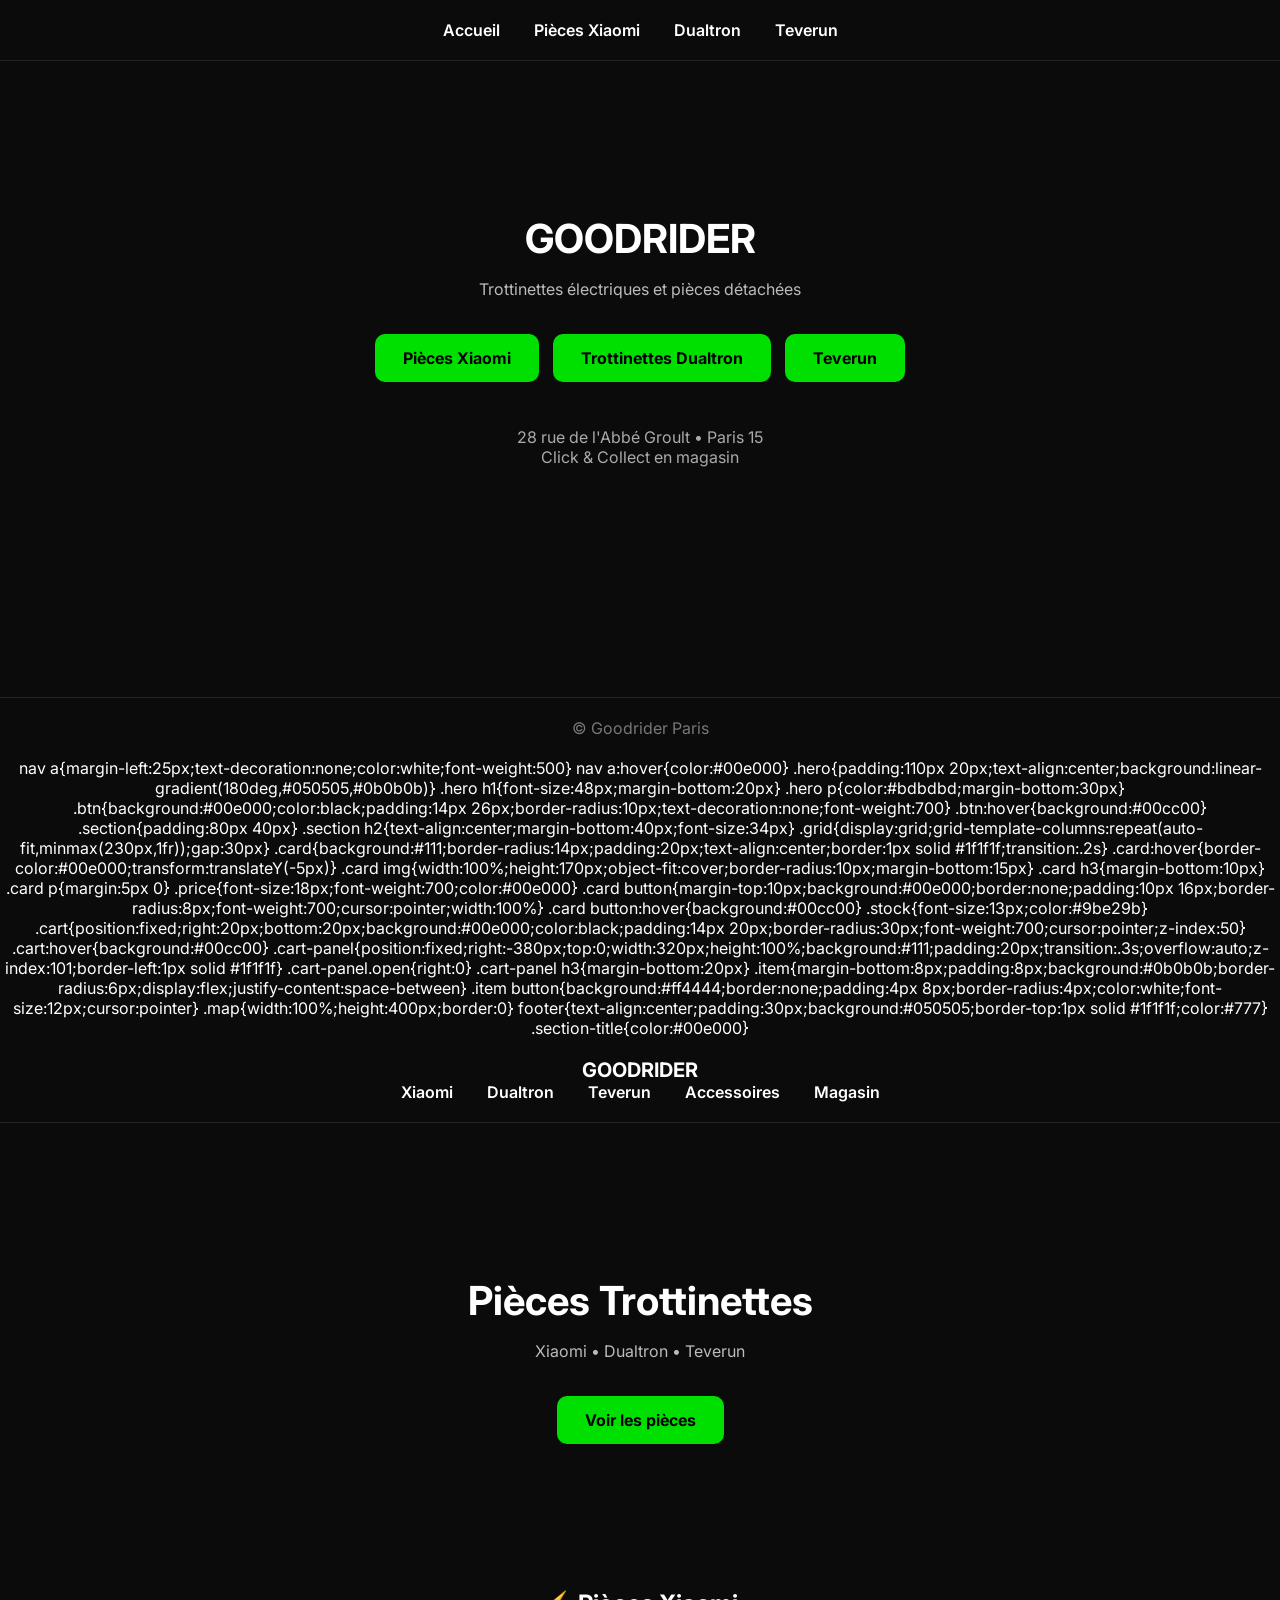
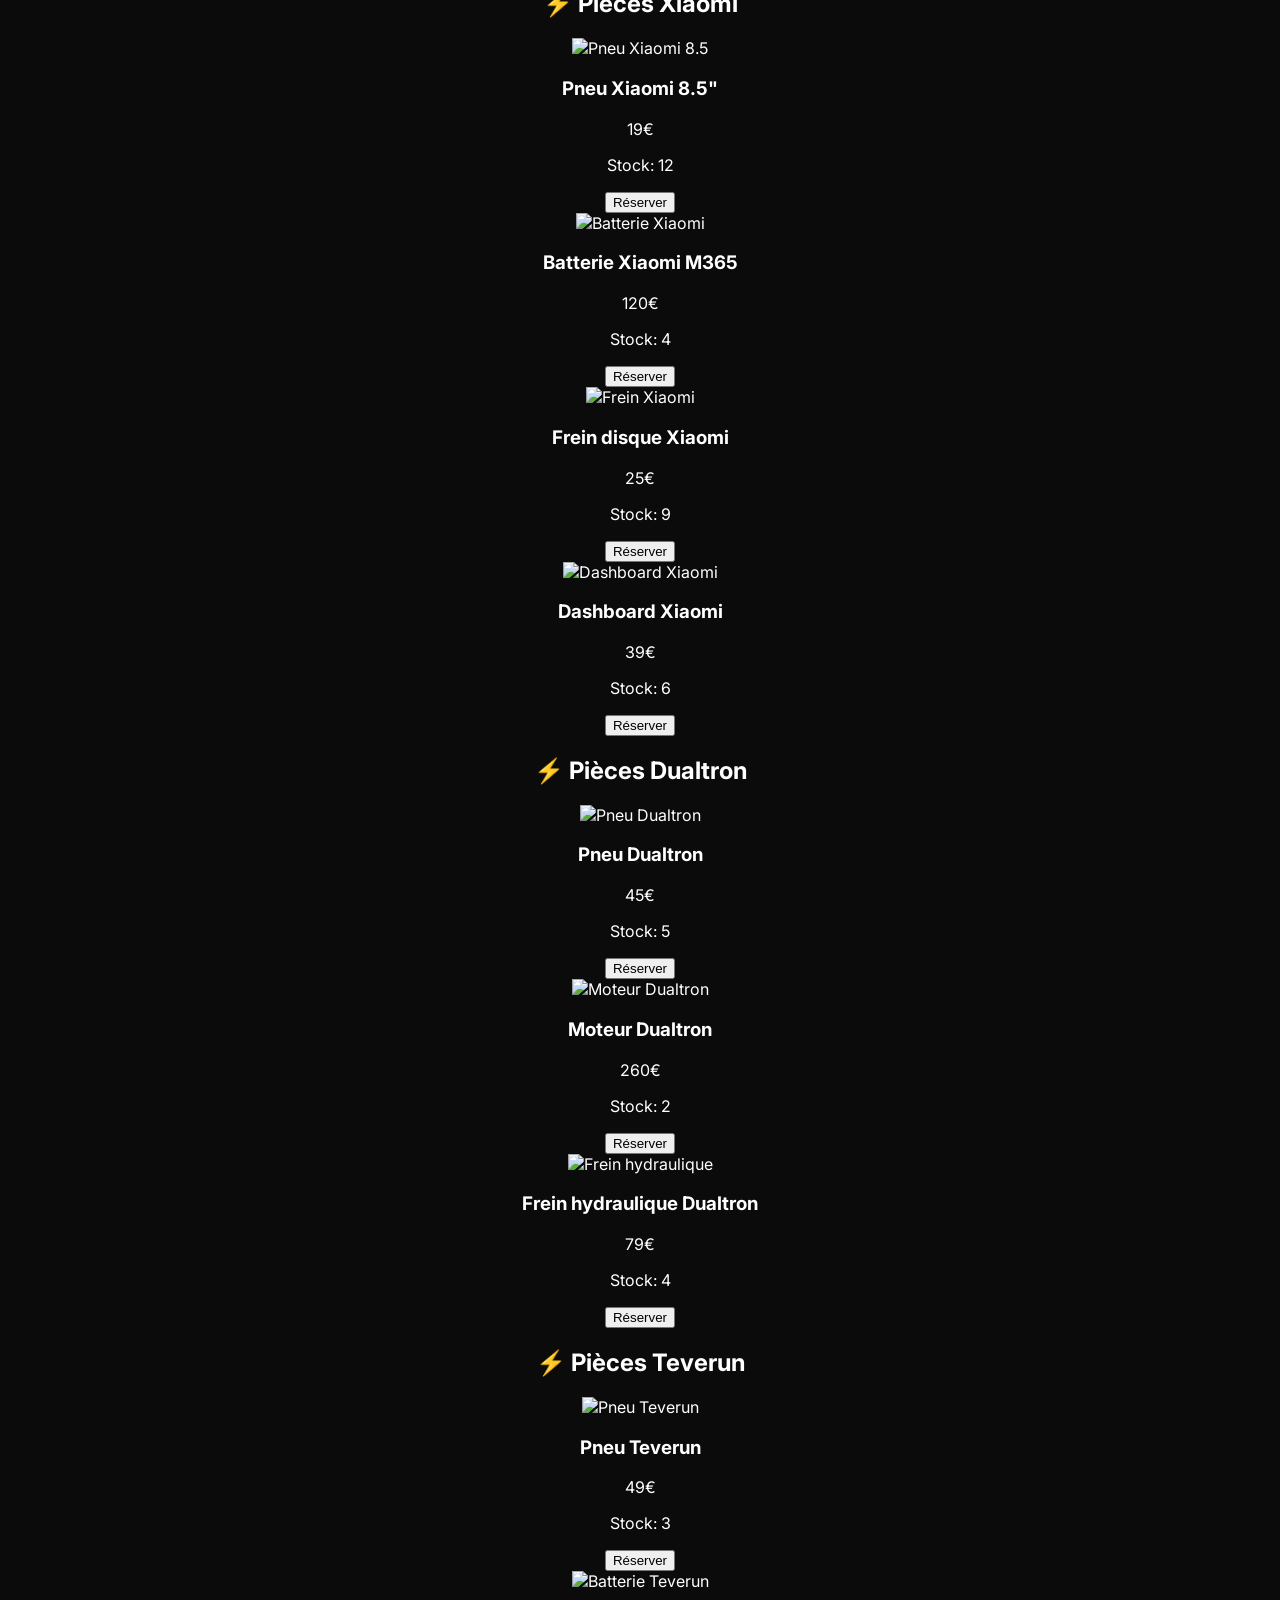
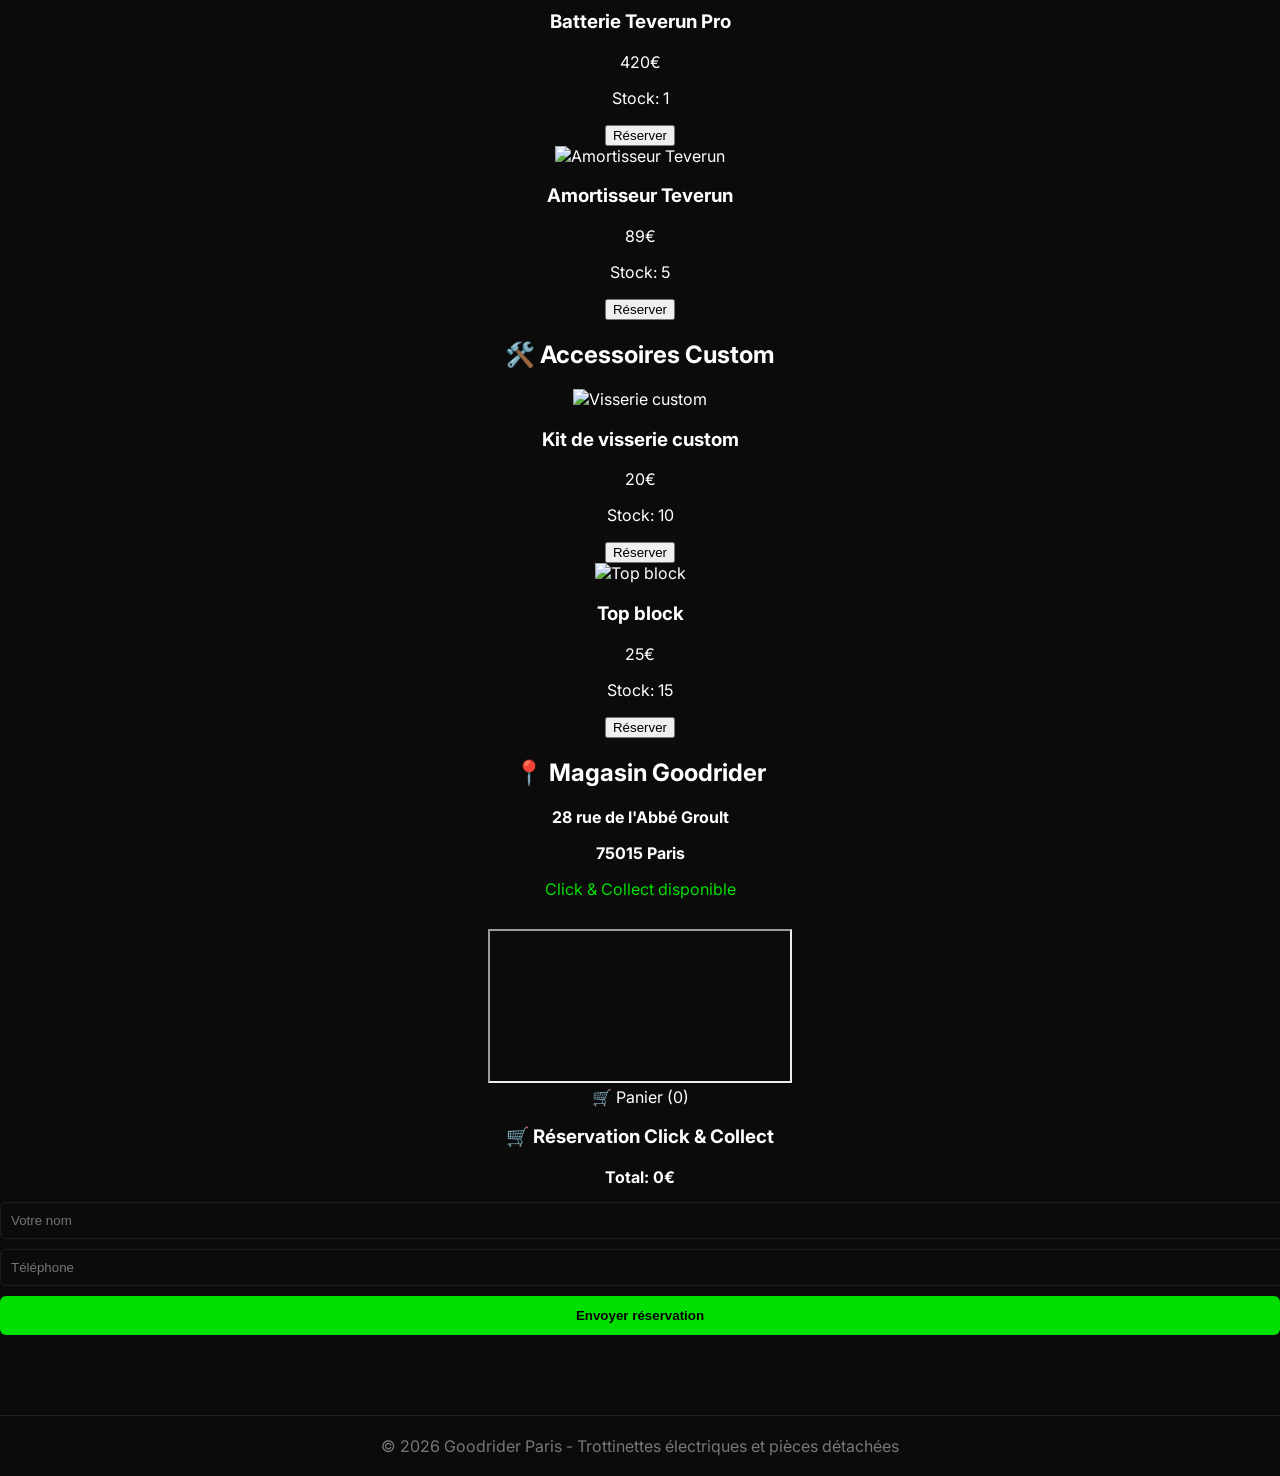
==== index.html @ c954322c "Publish static site via GitHub Pages" ====
<!DOCTYPE html>
<html lang="fr">
<head>
<meta charset="UTF-8">
<meta name="viewport" content="width=device-width, initial-scale=1.0">
<title>Goodrider Paris</title>
<link href="https://fonts.googleapis.com/css2?family=Inter:wght@400;600;700&display=swap" rel="stylesheet">
<style>
body{margin:0;font-family:Inter;background:#0b0b0b;color:white;text-align:center}
header{padding:20px;border-bottom:1px solid #222}
nav a{color:white;margin:0 15px;text-decoration:none;font-weight:600}
nav a:hover{color:#00e000}
.hero{padding:120px 20px}
.hero img{height:80px;margin-bottom:30px}
.hero h1{font-size:40px;margin-bottom:10px}
.hero p{color:#bbb;margin-bottom:30px}
.btn{background:#00e000;color:black;padding:14px 28px;border-radius:10px;text-decoration:none;font-weight:700;margin:5px;display:inline-block}
footer{margin-top:80px;padding:20px;border-top:1px solid #222;color:#777}
</style>
</head>
<body>

<header>
<nav>
<a href="index.html">Accueil</a>
<a href="xiaomi.html">Pièces Xiaomi</a>
<a href="dualtron.html">Dualtron</a>
<a href="teverun.html">Teverun</a>
</nav>
</header>

<section class="hero">
<img src="logo.png" alt="Goodrider" onerror="this.style.display='none'">
<h1>GOODRIDER</h1>
<p>Trottinettes électriques et pièces détachées</p>

<a class="btn" href="xiaomi.html">Pièces Xiaomi</a>
<a class="btn" href="dualtron.html">Trottinettes Dualtron</a>
<a class="btn" href="teverun.html">Teverun</a>

<p style="margin-top:40px;color:#aaa">
28 rue de l'Abbé Groult • Paris 15<br>
Click & Collect en magasin
</p>
</section>

<footer>
© Goodrider Paris
</footer>

</body>
</html>
nav a{margin-left:25px;text-decoration:none;color:white;font-weight:500}
nav a:hover{color:#00e000}
.hero{padding:110px 20px;text-align:center;background:linear-gradient(180deg,#050505,#0b0b0b)}
.hero h1{font-size:48px;margin-bottom:20px}
.hero p{color:#bdbdbd;margin-bottom:30px}
.btn{background:#00e000;color:black;padding:14px 26px;border-radius:10px;text-decoration:none;font-weight:700}
.btn:hover{background:#00cc00}
.section{padding:80px 40px}
.section h2{text-align:center;margin-bottom:40px;font-size:34px}
.grid{display:grid;grid-template-columns:repeat(auto-fit,minmax(230px,1fr));gap:30px}
.card{background:#111;border-radius:14px;padding:20px;text-align:center;border:1px solid #1f1f1f;transition:.2s}
.card:hover{border-color:#00e000;transform:translateY(-5px)}
.card img{width:100%;height:170px;object-fit:cover;border-radius:10px;margin-bottom:15px}
.card h3{margin-bottom:10px}
.card p{margin:5px 0}
.price{font-size:18px;font-weight:700;color:#00e000}
.card button{margin-top:10px;background:#00e000;border:none;padding:10px 16px;border-radius:8px;font-weight:700;cursor:pointer;width:100%}
.card button:hover{background:#00cc00}
.stock{font-size:13px;color:#9be29b}
.cart{position:fixed;right:20px;bottom:20px;background:#00e000;color:black;padding:14px 20px;border-radius:30px;font-weight:700;cursor:pointer;z-index:50}
.cart:hover{background:#00cc00}
.cart-panel{position:fixed;right:-380px;top:0;width:320px;height:100%;background:#111;padding:20px;transition:.3s;overflow:auto;z-index:101;border-left:1px solid #1f1f1f}
.cart-panel.open{right:0}
.cart-panel h3{margin-bottom:20px}
.item{margin-bottom:8px;padding:8px;background:#0b0b0b;border-radius:6px;display:flex;justify-content:space-between}
.item button{background:#ff4444;border:none;padding:4px 8px;border-radius:4px;color:white;font-size:12px;cursor:pointer}
.map{width:100%;height:400px;border:0}
footer{text-align:center;padding:30px;background:#050505;border-top:1px solid #1f1f1f;color:#777}
.section-title{color:#00e000}
</style>
</head>
<body>

<header>
<img src="logo.png" style="height:45px" onerror="this.style.display='none'">
<div style="font-weight:700;font-size:20px">GOODRIDER</div>
<nav>
<a href="#xiaomi">Xiaomi</a>
<a href="#dualtron">Dualtron</a>
<a href="#teverun">Teverun</a>
<a href="#accessoires">Accessoires</a>
<a href="#magasin">Magasin</a>
</nav>
</header>

<section class="hero">
<h1>Pièces Trottinettes</h1>
<p>Xiaomi • Dualtron • Teverun</p>
<a class="btn" href="#xiaomi">Voir les pièces</a>
</section>

<!-- XIAOMI -->
<section id="xiaomi" class="section">
<h2><span class="section-title">⚡ Pièces Xiaomi</span></h2>
<div class="grid">

<div class="card">
<img src="https://images.unsplash.com/photo-1610647752706-3bb12232b3ab?w=300&h=170&fit=crop" alt="Pneu Xiaomi 8.5">
<h3>Pneu Xiaomi 8.5"</h3>
<p class="price">19€</p>
<p class="stock">Stock: 12</p>
<button onclick="addCart('Pneu Xiaomi 8.5', 19)">Réserver</button>
</div>

<div class="card">
<img src="https://images.unsplash.com/photo-1558618666-fcd25c85cd64?w=300&h=170&fit=crop" alt="Batterie Xiaomi">
<h3>Batterie Xiaomi M365</h3>
<p class="price">120€</p>
<p class="stock">Stock: 4</p>
<button onclick="addCart('Batterie Xiaomi M365', 120)">Réserver</button>
</div>

<div class="card">
<img src="https://images.unsplash.com/photo-1592853625601-bb9d23da12fc?w=300&h=170&fit=crop" alt="Frein Xiaomi">
<h3>Frein disque Xiaomi</h3>
<p class="price">25€</p>
<p class="stock">Stock: 9</p>
<button onclick="addCart('Frein Xiaomi', 25)">Réserver</button>
</div>

<div class="card">
<img src="https://images.unsplash.com/photo-1571607388263-1044f9ea01dd?w=300&h=170&fit=crop" alt="Dashboard Xiaomi">
<h3>Dashboard Xiaomi</h3>
<p class="price">39€</p>
<p class="stock">Stock: 6</p>
<button onclick="addCart('Dashboard Xiaomi', 39)">Réserver</button>
</div>

</div>
</section>

<!-- DUALTRON -->
<section id="dualtron" class="section">
<h2><span class="section-title">⚡ Pièces Dualtron</span></h2>
<div class="grid">

<div class="card">
<img src="https://images.unsplash.com/photo-1621955964441-c173e01c135b?w=300&h=170&fit=crop" alt="Pneu Dualtron">
<h3>Pneu Dualtron</h3>
<p class="price">45€</p>
<p class="stock">Stock: 5</p>
<button onclick="addCart('Pneu Dualtron', 45)">Réserver</button>
</div>

<div class="card">
<img src="https://images.unsplash.com/photo-1605559424843-9e4c228bf1c2?w=300&h=170&fit=crop" alt="Moteur Dualtron">
<h3>Moteur Dualtron</h3>
<p class="price">260€</p>
<p class="stock">Stock: 2</p>
<button onclick="addCart('Moteur Dualtron', 260)">Réserver</button>
</div>

<div class="card">
<img src="https://images.unsplash.com/photo-1581091870627-3c0f9f94c39d?w=300&h=170&fit=crop" alt="Frein hydraulique">
<h3>Frein hydraulique Dualtron</h3>
<p class="price">79€</p>
<p class="stock">Stock: 4</p>
<button onclick="addCart('Frein Dualtron', 79)">Réserver</button>
</div>

</div>
</section>

<!-- TEVERUN -->
<section id="teverun" class="section">
<h2><span class="section-title">⚡ Pièces Teverun</span></h2>
<div class="grid">

<div class="card">
<img src="https://images.unsplash.com/photo-1595433707802-6b2626ef1c91?w=300&h=170&fit=crop" alt="Pneu Teverun">
<h3>Pneu Teverun</h3>
<p class="price">49€</p>
<p class="stock">Stock: 3</p>
<button onclick="addCart('Pneu Teverun', 49)">Réserver</button>
</div>

<div class="card">
<img src="https://images.unsplash.com/photo-1609592806596-b43c48b3a1e3?w=300&h=170&fit=crop" alt="Batterie Teverun">
<h3>Batterie Teverun Pro</h3>
<p class="price">420€</p>
<p class="stock">Stock: 1</p>
<button onclick="addCart('Batterie Teverun', 420)">Réserver</button>
</div>

<div class="card">
<img src="https://images.unsplash.com/photo-1517949908110-721d21c0af40?w=300&h=170&fit=crop" alt="Amortisseur Teverun">
<h3>Amortisseur Teverun</h3>
<p class="price">89€</p>
<p class="stock">Stock: 5</p>
<button onclick="addCart('Amortisseur Teverun', 89)">Réserver</button>
</div>

</div>
</section>

<section id="accessoires" class="section">
<h2><span class="section-title">🛠️ Accessoires Custom</span></h2>
<div class="grid">

<div class="card">
<img src="https://images.unsplash.com/photo-1581092759402-362c105e5b6f?w=300&h=170&fit=crop" alt="Visserie custom">
<h3>Kit de visserie custom</h3>
<p class="price">20€</p>
<p class="stock">Stock: 10</p>
<button onclick="addCart('Kit de visserie custom', 20)">Réserver</button>
</div>

<div class="card">
<img src="https://images.unsplash.com/photo-1502877338535-766e1452684a?w=300&h=170&fit=crop" alt="Top block">
<h3>Top block</h3>
<p class="price">25€</p>
<p class="stock">Stock: 15</p>
<button onclick="addCart('Top block', 25)">Réserver</button>
</div>

</div>
</section>

<section id="magasin" class="section">
<h2>📍 Magasin Goodrider</h2>
<div style="text-align:center;margin-bottom:30px">
<p><strong>28 rue de l'Abbé Groult</strong></p>
<p><strong>75015 Paris</strong></p>
<p style="color:#00e000;margin-top:15px">Click & Collect disponible</p>
</div>

<iframe class="map" src="https://maps.google.com/maps?q=28%20rue%20de%20l'abb%C3%A9%20groult%20paris&t=&z=15&ie=UTF8&iwloc=&output=embed"></iframe>
</section>

<div class="cart" onclick="toggleCart()">🛒 Panier (<span id="cartCount">0</span>)</div>

<div class="cart-panel" id="cart">
<h3>🛒 Réservation Click & Collect</h3>
<div id="cartItems"></div>
<p id="total" style="margin:15px 0;font-weight:700;font-size:16px">Total: 0€</p>
<input id="nom" placeholder="Votre nom" style="width:100%;padding:10px;margin-bottom:10px;border:1px solid #1f1f1f;border-radius:6px;background:#0b0b0b;color:white">
<input id="tel" placeholder="Téléphone" style="width:100%;padding:10px;margin-bottom:10px;border:1px solid #1f1f1f;border-radius:6px;background:#0b0b0b;color:white">
<button onclick="envoyerReservation()" style="width:100%;padding:12px;background:#00e000;border:none;font-weight:700;border-radius:6px;cursor:pointer">Envoyer réservation</button>
</div>

<footer>
© 2026 Goodrider Paris - Trottinettes électriques et pièces détachées
</footer>

<script>
let cart = []

function addCart(name, price) {
  cart.push({name, price})
  renderCart()
}

function removeFromCart(index) {
  cart.splice(index, 1)
  renderCart()
}

function renderCart() {
  let html = ""
  let total = 0
  cart.forEach((item, index) => {
    total += item.price
    html += `<div class='item'><span>${item.name} (${item.price}€)</span><button onclick="removeFromCart(${index})">✕</button></div>`
  })
  document.getElementById('cartItems').innerHTML = html || '<p style="color:#999">Panier vide</p>'
  document.getElementById('total').innerText = `Total: ${total}€`
  document.getElementById('cartCount').innerText = cart.length
}

function toggleCart() {
  document.getElementById('cart').classList.toggle('open')
}

function envoyerReservation() {
  const nom = document.getElementById('nom').value
  const tel = document.getElementById('tel').value
  
  if (!nom || !tel) {
    alert('Veuillez remplir tous les champs')
    return
  }
  
  if (cart.length === 0) {
    alert('Votre panier est vide')
    return
  }
  
  let commande = `Commande de ${nom}\nTéléphone: ${tel}\n\nArticles:\n`
  let total = 0
  cart.forEach(item => {
    commande += `- ${item.name}: ${item.price}€\n`
    total += item.price
  })
  commande += `\nTotal: ${total}€`
  
  console.log(commande)
  alert('✅ Réservation confirmée!\n\n' + commande + '\n\nVenez chercher votre commande au magasin.')
  cart = []
  renderCart()
  toggleCart()
}
</script>

</body>
</html>
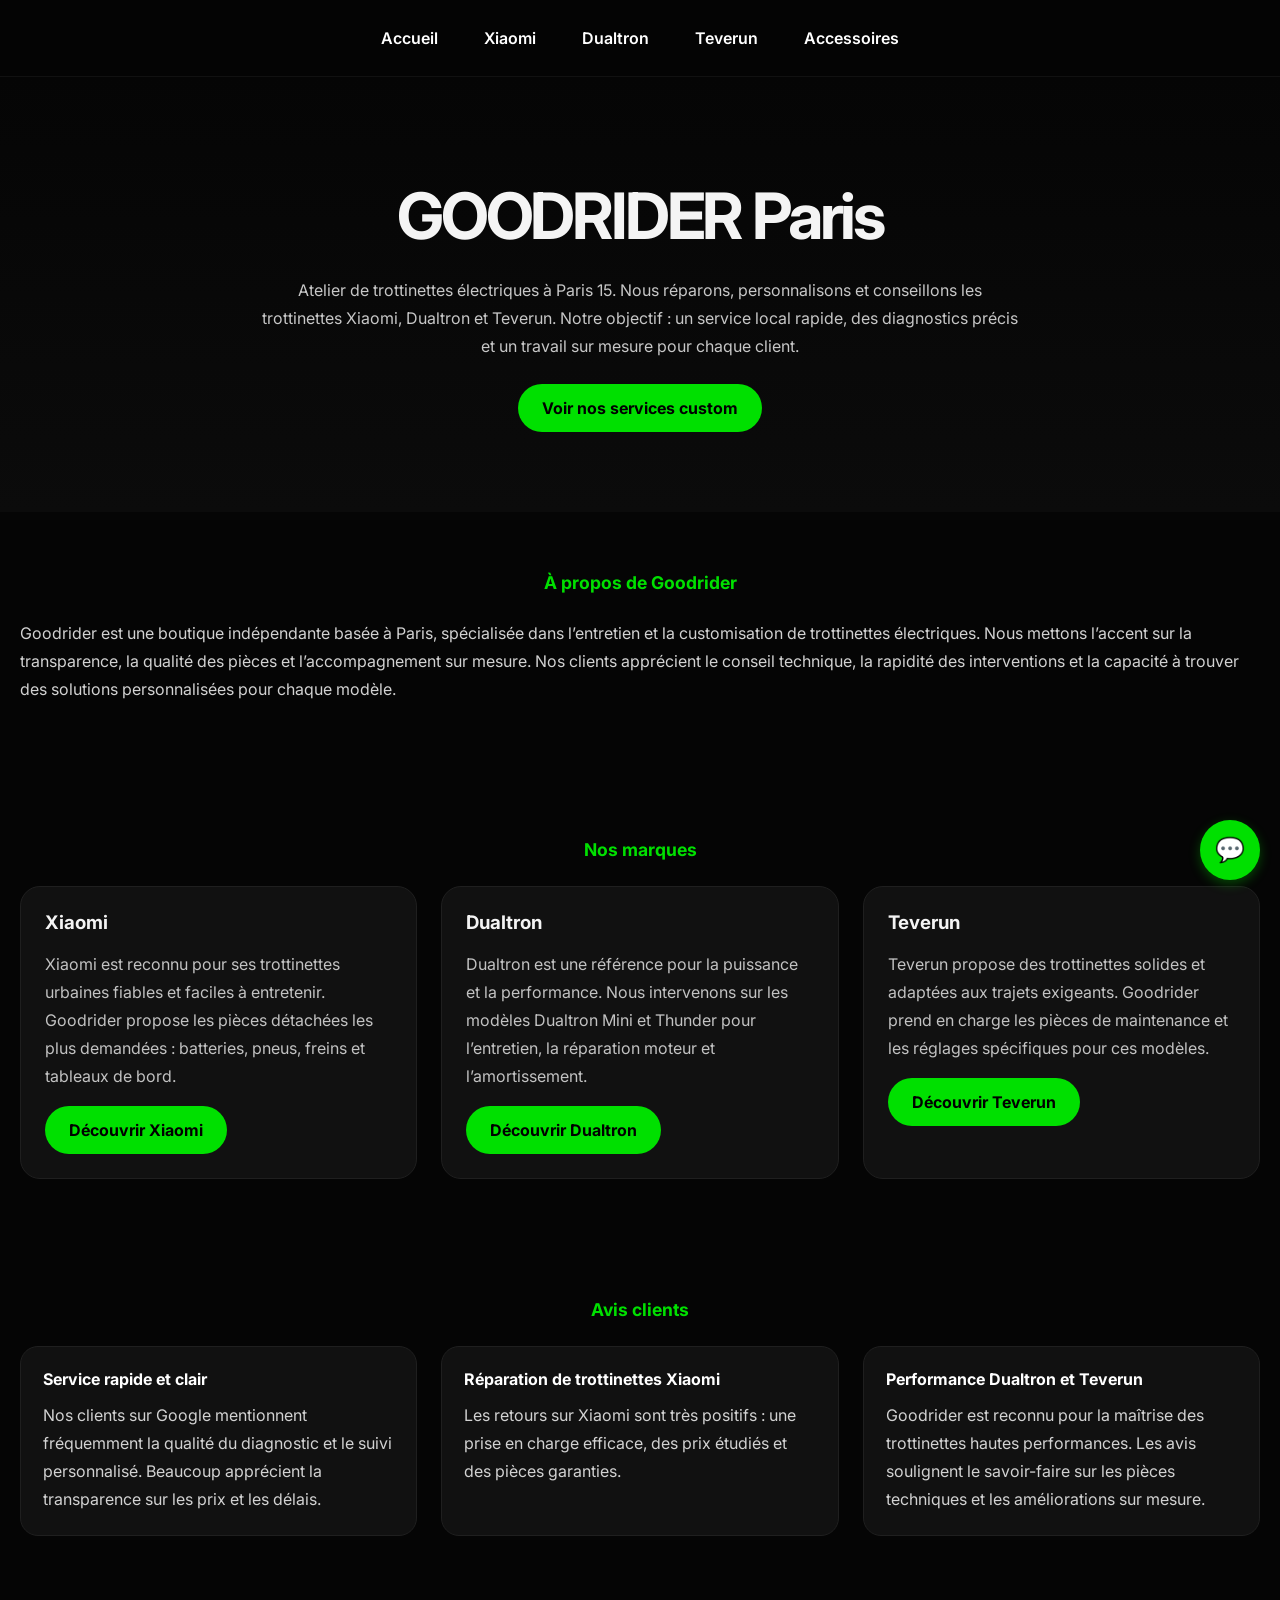
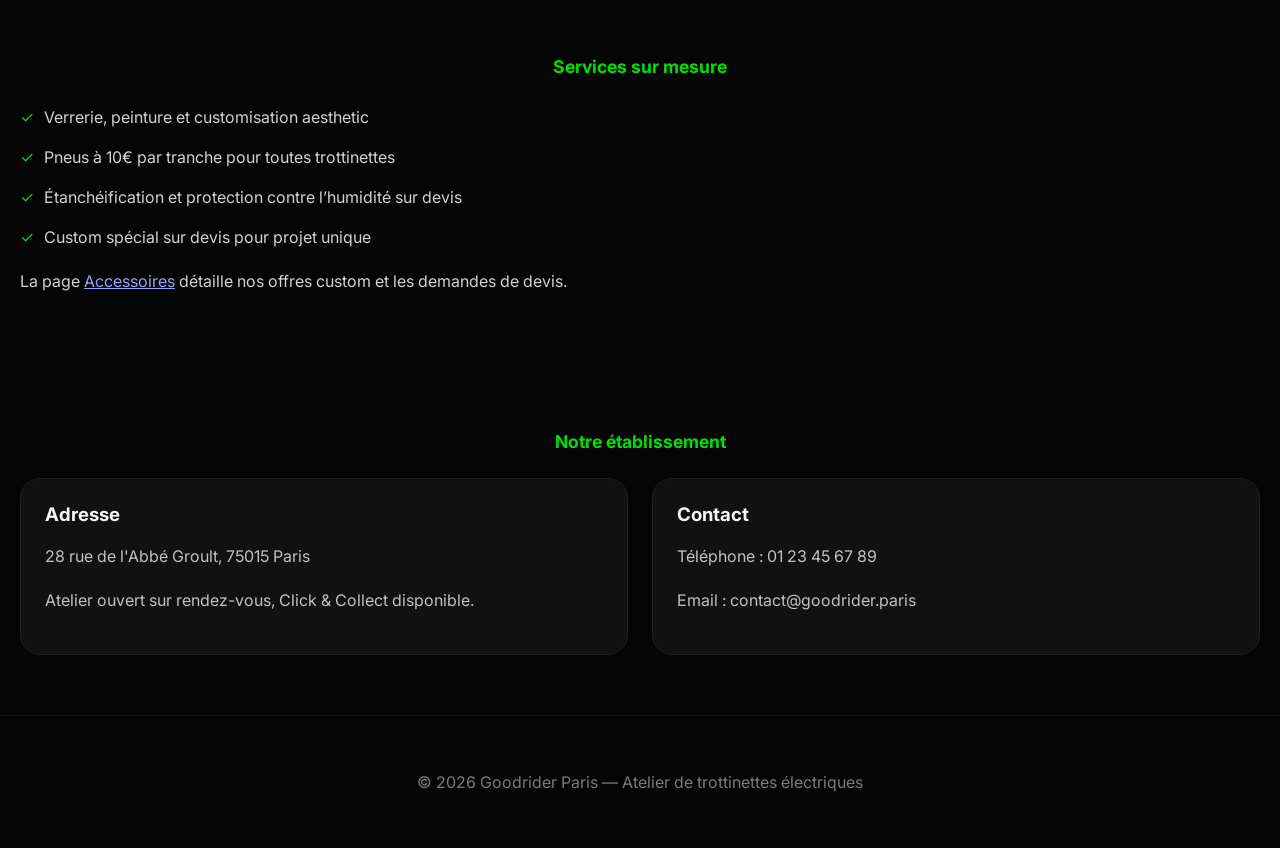
==== commit 3d66a0c2: "Add chat bot widget to all pages" ====
--- a/index.html
+++ b/index.html
@@ -4,314 +4,175 @@
 <meta charset="UTF-8">
 <meta name="viewport" content="width=device-width, initial-scale=1.0">
 <title>Goodrider Paris</title>
+<link rel="stylesheet" href="styles.css">
 <link href="https://fonts.googleapis.com/css2?family=Inter:wght@400;600;700&display=swap" rel="stylesheet">
-<style>
-body{margin:0;font-family:Inter;background:#0b0b0b;color:white;text-align:center}
-header{padding:20px;border-bottom:1px solid #222}
-nav a{color:white;margin:0 15px;text-decoration:none;font-weight:600}
-nav a:hover{color:#00e000}
-.hero{padding:120px 20px}
-.hero img{height:80px;margin-bottom:30px}
-.hero h1{font-size:40px;margin-bottom:10px}
-.hero p{color:#bbb;margin-bottom:30px}
-.btn{background:#00e000;color:black;padding:14px 28px;border-radius:10px;text-decoration:none;font-weight:700;margin:5px;display:inline-block}
-footer{margin-top:80px;padding:20px;border-top:1px solid #222;color:#777}
-</style>
 </head>
 <body>
-
 <header>
 <nav>
 <a href="index.html">Accueil</a>
-<a href="xiaomi.html">Pièces Xiaomi</a>
+<a href="xiaomi.html">Xiaomi</a>
 <a href="dualtron.html">Dualtron</a>
 <a href="teverun.html">Teverun</a>
+<a href="custom.html">Accessoires</a>
 </nav>
 </header>
+<section class="hero">
+<h1>GOODRIDER Paris</h1>
+<p>Atelier de trottinettes électriques à Paris 15. Nous réparons, personnalisons et conseillons les trottinettes Xiaomi, Dualtron et Teverun. Notre objectif : un service local rapide, des diagnostics précis et un travail sur mesure pour chaque client.</p>
+<div class="button-row">
+<a class="btn" href="custom.html">Voir nos services custom</a>
+</div>
+</section>
+<section class="section">
+<div class="section-header"><span class="section-title">À propos de Goodrider</span></div>
+<p>Goodrider est une boutique indépendante basée à Paris, spécialisée dans l’entretien et la customisation de trottinettes électriques. Nous mettons l’accent sur la transparence, la qualité des pièces et l’accompagnement sur mesure. Nos clients apprécient le conseil technique, la rapidité des interventions et la capacité à trouver des solutions personnalisées pour chaque modèle.</p>
+</section>
+<section class="section">
+<div class="section-header"><span class="section-title">Nos marques</span></div>
+<div class="grid">
+<div class="card">
+<h3>Xiaomi</h3>
+<p>Xiaomi est reconnu pour ses trottinettes urbaines fiables et faciles à entretenir. Goodrider propose les pièces détachées les plus demandées : batteries, pneus, freins et tableaux de bord.</p>
+<a class="btn" href="xiaomi.html">Découvrir Xiaomi</a>
+</div>
+<div class="card">
+<h3>Dualtron</h3>
+<p>Dualtron est une référence pour la puissance et la performance. Nous intervenons sur les modèles Dualtron Mini et Thunder pour l’entretien, la réparation moteur et l’amortissement.</p>
+<a class="btn" href="dualtron.html">Découvrir Dualtron</a>
+</div>
+<div class="card">
+<h3>Teverun</h3>
+<p>Teverun propose des trottinettes solides et adaptées aux trajets exigeants. Goodrider prend en charge les pièces de maintenance et les réglages spécifiques pour ces modèles.</p>
+<a class="btn" href="teverun.html">Découvrir Teverun</a>
+</div>
+</div>
+</section>
+<section class="section">
+<div class="section-header"><span class="section-title">Avis clients</span></div>
+<div class="grid">
+<div class="review-card">
+<strong>Service rapide et clair</strong>
+<p>Nos clients sur Google mentionnent fréquemment la qualité du diagnostic et le suivi personnalisé. Beaucoup apprécient la transparence sur les prix et les délais.</p>
+</div>
+<div class="review-card">
+<strong>Réparation de trottinettes Xiaomi</strong>
+<p>Les retours sur Xiaomi sont très positifs : une prise en charge efficace, des prix étudiés et des pièces garanties.</p>
+</div>
+<div class="review-card">
+<strong>Performance Dualtron et Teverun</strong>
+<p>Goodrider est reconnu pour la maîtrise des trottinettes hautes performances. Les avis soulignent le savoir-faire sur les pièces techniques et les améliorations sur mesure.</p>
+</div>
+</div>
+</section>
+<section class="section">
+<div class="section-header"><span class="section-title">Services sur mesure</span></div>
+<ul class="list-highlight">
+<li>Verrerie, peinture et customisation aesthetic</li>
+<li>Pneus à 10€ par tranche pour toutes trottinettes</li>
+<li>Étanchéification et protection contre l’humidité sur devis</li>
+<li>Custom spécial sur devis pour projet unique</li>
+</ul>
+<p>La page <a href="custom.html">Accessoires</a> détaille nos offres custom et les demandes de devis.</p>
+</section>
+<section class="section">
+<div class="section-header"><span class="section-title">Notre établissement</span></div>
+<div class="grid">
+<div class="card">
+<h3>Adresse</h3>
+<p>28 rue de l'Abbé Groult, 75015 Paris</p>
+<p>Atelier ouvert sur rendez-vous, Click & Collect disponible.</p>
+</div>
+<div class="card">
+<h3>Contact</h3>
+<p>Téléphone : 01 23 45 67 89</p>
+<p>Email : contact@goodrider.paris</p>
+</div>
+</div>
+</section>
+<footer>
+<p>© 2026 Goodrider Paris — Atelier de trottinettes électriques</p>
+</footer>
 
-<section class="hero">
-<img src="logo.png" alt="Goodrider" onerror="this.style.display='none'">
-<h1>GOODRIDER</h1>
-<p>Trottinettes électriques et pièces détachées</p>
+<!-- Chat Bot Widget -->
+<div class="chat-widget">
+  <button class="chat-button" onclick="toggleChat()">💬</button>
+  <div class="chat-window" id="chatWindow">
+    <div class="chat-header">Goodrider Assistant</div>
+    <div class="chat-messages" id="chatMessages">
+      <div class="chat-message bot">Bonjour ! Je suis l'assistant de Goodrider. Comment puis-je vous aider ?</div>
+    </div>
+    <div class="chat-input">
+      <input type="text" id="chatInput" placeholder="Tapez votre message..." onkeypress="handleKeyPress(event)">
+      <button onclick="sendMessage()">Envoyer</button>
+    </div>
+  </div>
+</div>
 
-<a class="btn" href="xiaomi.html">Pièces Xiaomi</a>
-<a class="btn" href="dualtron.html">Trottinettes Dualtron</a>
-<a class="btn" href="teverun.html">Teverun</a>
+<script>
+function toggleChat() {
+  const chatWindow = document.getElementById('chatWindow');
+  chatWindow.style.display = chatWindow.style.display === 'flex' ? 'none' : 'flex';
+}
 
-<p style="margin-top:40px;color:#aaa">
-28 rue de l'Abbé Groult • Paris 15<br>
-Click & Collect en magasin
-</p>
-</section>
+function sendMessage() {
+  const input = document.getElementById('chatInput');
+  const message = input.value.trim();
+  if (!message) return;
 
-<footer>
-© Goodrider Paris
-</footer>
+  addMessage(message, 'user');
+  input.value = '';
+
+  // Simple bot responses
+  setTimeout(() => {
+    const response = getBotResponse(message);
+    addMessage(response, 'bot');
+  }, 500);
+}
+
+function handleKeyPress(event) {
+  if (event.key === 'Enter') {
+    sendMessage();
+  }
+}
+
+function addMessage(text, sender) {
+  const messages = document.getElementById('chatMessages');
+  const messageDiv = document.createElement('div');
+  messageDiv.className = `chat-message ${sender}`;
+  messageDiv.textContent = text;
+  messages.appendChild(messageDiv);
+  messages.scrollTop = messages.scrollHeight;
+}
+
+function getBotResponse(message) {
+  const lowerMessage = message.toLowerCase();
+  
+  if (lowerMessage.includes('prix') || lowerMessage.includes('coût')) {
+    return 'Nos prix sont transparents. Consultez nos pages de marques ou contactez-nous pour un devis personnalisé.';
+  }
+  if (lowerMessage.includes('réparation') || lowerMessage.includes('entretien')) {
+    return 'Nous proposons réparation et entretien pour Xiaomi, Dualtron et Teverun. Prenez rendez-vous !';
+  }
+  if (lowerMessage.includes('pièces') || lowerMessage.includes('accessoires')) {
+    return 'Découvrez nos pièces et accessoires sur la page dédiée. Nous avons visserie, pneus et custom sur devis.';
+  }
+  if (lowerMessage.includes('contact') || lowerMessage.includes('adresse')) {
+    return 'Nous sommes au 28 rue de l\'Abbé Groult, 75015 Paris. Téléphone : 01 23 45 67 89';
+  }
+  if (lowerMessage.includes('avis') || lowerMessage.includes('commentaires')) {
+    return 'Nos clients apprécient notre service rapide et nos diagnostics précis. Lisez les avis sur Google !';
+  }
+  return 'Merci pour votre message. Pour plus d\'infos, visitez nos pages ou contactez-nous directement.';
+}
+
+// Initialize chat window as flex when shown
+document.addEventListener('DOMContentLoaded', () => {
+  const chatWindow = document.getElementById('chatWindow');
+  chatWindow.style.display = 'none'; // Ensure hidden initially
+  chatWindow.style.flexDirection = 'column';
+});
+</script>
 
 </body>
 </html>
-nav a{margin-left:25px;text-decoration:none;color:white;font-weight:500}
-nav a:hover{color:#00e000}
-.hero{padding:110px 20px;text-align:center;background:linear-gradient(180deg,#050505,#0b0b0b)}
-.hero h1{font-size:48px;margin-bottom:20px}
-.hero p{color:#bdbdbd;margin-bottom:30px}
-.btn{background:#00e000;color:black;padding:14px 26px;border-radius:10px;text-decoration:none;font-weight:700}
-.btn:hover{background:#00cc00}
-.section{padding:80px 40px}
-.section h2{text-align:center;margin-bottom:40px;font-size:34px}
-.grid{display:grid;grid-template-columns:repeat(auto-fit,minmax(230px,1fr));gap:30px}
-.card{background:#111;border-radius:14px;padding:20px;text-align:center;border:1px solid #1f1f1f;transition:.2s}
-.card:hover{border-color:#00e000;transform:translateY(-5px)}
-.card img{width:100%;height:170px;object-fit:cover;border-radius:10px;margin-bottom:15px}
-.card h3{margin-bottom:10px}
-.card p{margin:5px 0}
-.price{font-size:18px;font-weight:700;color:#00e000}
-.card button{margin-top:10px;background:#00e000;border:none;padding:10px 16px;border-radius:8px;font-weight:700;cursor:pointer;width:100%}
-.card button:hover{background:#00cc00}
-.stock{font-size:13px;color:#9be29b}
-.cart{position:fixed;right:20px;bottom:20px;background:#00e000;color:black;padding:14px 20px;border-radius:30px;font-weight:700;cursor:pointer;z-index:50}
-.cart:hover{background:#00cc00}
-.cart-panel{position:fixed;right:-380px;top:0;width:320px;height:100%;background:#111;padding:20px;transition:.3s;overflow:auto;z-index:101;border-left:1px solid #1f1f1f}
-.cart-panel.open{right:0}
-.cart-panel h3{margin-bottom:20px}
-.item{margin-bottom:8px;padding:8px;background:#0b0b0b;border-radius:6px;display:flex;justify-content:space-between}
-.item button{background:#ff4444;border:none;padding:4px 8px;border-radius:4px;color:white;font-size:12px;cursor:pointer}
-.map{width:100%;height:400px;border:0}
-footer{text-align:center;padding:30px;background:#050505;border-top:1px solid #1f1f1f;color:#777}
-.section-title{color:#00e000}
-</style>
-</head>
-<body>
-
-<header>
-<img src="logo.png" style="height:45px" onerror="this.style.display='none'">
-<div style="font-weight:700;font-size:20px">GOODRIDER</div>
-<nav>
-<a href="#xiaomi">Xiaomi</a>
-<a href="#dualtron">Dualtron</a>
-<a href="#teverun">Teverun</a>
-<a href="#accessoires">Accessoires</a>
-<a href="#magasin">Magasin</a>
-</nav>
-</header>
-
-<section class="hero">
-<h1>Pièces Trottinettes</h1>
-<p>Xiaomi • Dualtron • Teverun</p>
-<a class="btn" href="#xiaomi">Voir les pièces</a>
-</section>
-
-<!-- XIAOMI -->
-<section id="xiaomi" class="section">
-<h2><span class="section-title">⚡ Pièces Xiaomi</span></h2>
-<div class="grid">
-
-<div class="card">
-<img src="https://images.unsplash.com/photo-1610647752706-3bb12232b3ab?w=300&h=170&fit=crop" alt="Pneu Xiaomi 8.5">
-<h3>Pneu Xiaomi 8.5"</h3>
-<p class="price">19€</p>
-<p class="stock">Stock: 12</p>
-<button onclick="addCart('Pneu Xiaomi 8.5', 19)">Réserver</button>
-</div>
-
-<div class="card">
-<img src="https://images.unsplash.com/photo-1558618666-fcd25c85cd64?w=300&h=170&fit=crop" alt="Batterie Xiaomi">
-<h3>Batterie Xiaomi M365</h3>
-<p class="price">120€</p>
-<p class="stock">Stock: 4</p>
-<button onclick="addCart('Batterie Xiaomi M365', 120)">Réserver</button>
-</div>
-
-<div class="card">
-<img src="https://images.unsplash.com/photo-1592853625601-bb9d23da12fc?w=300&h=170&fit=crop" alt="Frein Xiaomi">
-<h3>Frein disque Xiaomi</h3>
-<p class="price">25€</p>
-<p class="stock">Stock: 9</p>
-<button onclick="addCart('Frein Xiaomi', 25)">Réserver</button>
-</div>
-
-<div class="card">
-<img src="https://images.unsplash.com/photo-1571607388263-1044f9ea01dd?w=300&h=170&fit=crop" alt="Dashboard Xiaomi">
-<h3>Dashboard Xiaomi</h3>
-<p class="price">39€</p>
-<p class="stock">Stock: 6</p>
-<button onclick="addCart('Dashboard Xiaomi', 39)">Réserver</button>
-</div>
-
-</div>
-</section>
-
-<!-- DUALTRON -->
-<section id="dualtron" class="section">
-<h2><span class="section-title">⚡ Pièces Dualtron</span></h2>
-<div class="grid">
-
-<div class="card">
-<img src="https://images.unsplash.com/photo-1621955964441-c173e01c135b?w=300&h=170&fit=crop" alt="Pneu Dualtron">
-<h3>Pneu Dualtron</h3>
-<p class="price">45€</p>
-<p class="stock">Stock: 5</p>
-<button onclick="addCart('Pneu Dualtron', 45)">Réserver</button>
-</div>
-
-<div class="card">
-<img src="https://images.unsplash.com/photo-1605559424843-9e4c228bf1c2?w=300&h=170&fit=crop" alt="Moteur Dualtron">
-<h3>Moteur Dualtron</h3>
-<p class="price">260€</p>
-<p class="stock">Stock: 2</p>
-<button onclick="addCart('Moteur Dualtron', 260)">Réserver</button>
-</div>
-
-<div class="card">
-<img src="https://images.unsplash.com/photo-1581091870627-3c0f9f94c39d?w=300&h=170&fit=crop" alt="Frein hydraulique">
-<h3>Frein hydraulique Dualtron</h3>
-<p class="price">79€</p>
-<p class="stock">Stock: 4</p>
-<button onclick="addCart('Frein Dualtron', 79)">Réserver</button>
-</div>
-
-</div>
-</section>
-
-<!-- TEVERUN -->
-<section id="teverun" class="section">
-<h2><span class="section-title">⚡ Pièces Teverun</span></h2>
-<div class="grid">
-
-<div class="card">
-<img src="https://images.unsplash.com/photo-1595433707802-6b2626ef1c91?w=300&h=170&fit=crop" alt="Pneu Teverun">
-<h3>Pneu Teverun</h3>
-<p class="price">49€</p>
-<p class="stock">Stock: 3</p>
-<button onclick="addCart('Pneu Teverun', 49)">Réserver</button>
-</div>
-
-<div class="card">
-<img src="https://images.unsplash.com/photo-1609592806596-b43c48b3a1e3?w=300&h=170&fit=crop" alt="Batterie Teverun">
-<h3>Batterie Teverun Pro</h3>
-<p class="price">420€</p>
-<p class="stock">Stock: 1</p>
-<button onclick="addCart('Batterie Teverun', 420)">Réserver</button>
-</div>
-
-<div class="card">
-<img src="https://images.unsplash.com/photo-1517949908110-721d21c0af40?w=300&h=170&fit=crop" alt="Amortisseur Teverun">
-<h3>Amortisseur Teverun</h3>
-<p class="price">89€</p>
-<p class="stock">Stock: 5</p>
-<button onclick="addCart('Amortisseur Teverun', 89)">Réserver</button>
-</div>
-
-</div>
-</section>
-
-<section id="accessoires" class="section">
-<h2><span class="section-title">🛠️ Accessoires Custom</span></h2>
-<div class="grid">
-
-<div class="card">
-<img src="https://images.unsplash.com/photo-1581092759402-362c105e5b6f?w=300&h=170&fit=crop" alt="Visserie custom">
-<h3>Kit de visserie custom</h3>
-<p class="price">20€</p>
-<p class="stock">Stock: 10</p>
-<button onclick="addCart('Kit de visserie custom', 20)">Réserver</button>
-</div>
-
-<div class="card">
-<img src="https://images.unsplash.com/photo-1502877338535-766e1452684a?w=300&h=170&fit=crop" alt="Top block">
-<h3>Top block</h3>
-<p class="price">25€</p>
-<p class="stock">Stock: 15</p>
-<button onclick="addCart('Top block', 25)">Réserver</button>
-</div>
-
-</div>
-</section>
-
-<section id="magasin" class="section">
-<h2>📍 Magasin Goodrider</h2>
-<div style="text-align:center;margin-bottom:30px">
-<p><strong>28 rue de l'Abbé Groult</strong></p>
-<p><strong>75015 Paris</strong></p>
-<p style="color:#00e000;margin-top:15px">Click & Collect disponible</p>
-</div>
-
-<iframe class="map" src="https://maps.google.com/maps?q=28%20rue%20de%20l'abb%C3%A9%20groult%20paris&t=&z=15&ie=UTF8&iwloc=&output=embed"></iframe>
-</section>
-
-<div class="cart" onclick="toggleCart()">🛒 Panier (<span id="cartCount">0</span>)</div>
-
-<div class="cart-panel" id="cart">
-<h3>🛒 Réservation Click & Collect</h3>
-<div id="cartItems"></div>
-<p id="total" style="margin:15px 0;font-weight:700;font-size:16px">Total: 0€</p>
-<input id="nom" placeholder="Votre nom" style="width:100%;padding:10px;margin-bottom:10px;border:1px solid #1f1f1f;border-radius:6px;background:#0b0b0b;color:white">
-<input id="tel" placeholder="Téléphone" style="width:100%;padding:10px;margin-bottom:10px;border:1px solid #1f1f1f;border-radius:6px;background:#0b0b0b;color:white">
-<button onclick="envoyerReservation()" style="width:100%;padding:12px;background:#00e000;border:none;font-weight:700;border-radius:6px;cursor:pointer">Envoyer réservation</button>
-</div>
-
-<footer>
-© 2026 Goodrider Paris - Trottinettes électriques et pièces détachées
-</footer>
-
-<script>
-let cart = []
-
-function addCart(name, price) {
-  cart.push({name, price})
-  renderCart()
-}
-
-function removeFromCart(index) {
-  cart.splice(index, 1)
-  renderCart()
-}
-
-function renderCart() {
-  let html = ""
-  let total = 0
-  cart.forEach((item, index) => {
-    total += item.price
-    html += `<div class='item'><span>${item.name} (${item.price}€)</span><button onclick="removeFromCart(${index})">✕</button></div>`
-  })
-  document.getElementById('cartItems').innerHTML = html || '<p style="color:#999">Panier vide</p>'
-  document.getElementById('total').innerText = `Total: ${total}€`
-  document.getElementById('cartCount').innerText = cart.length
-}
-
-function toggleCart() {
-  document.getElementById('cart').classList.toggle('open')
-}
-
-function envoyerReservation() {
-  const nom = document.getElementById('nom').value
-  const tel = document.getElementById('tel').value
-  
-  if (!nom || !tel) {
-    alert('Veuillez remplir tous les champs')
-    return
-  }
-  
-  if (cart.length === 0) {
-    alert('Votre panier est vide')
-    return
-  }
-  
-  let commande = `Commande de ${nom}\nTéléphone: ${tel}\n\nArticles:\n`
-  let total = 0
-  cart.forEach(item => {
-    commande += `- ${item.name}: ${item.price}€\n`
-    total += item.price
-  })
-  commande += `\nTotal: ${total}€`
-  
-  console.log(commande)
-  alert('✅ Réservation confirmée!\n\n' + commande + '\n\nVenez chercher votre commande au magasin.')
-  cart = []
-  renderCart()
-  toggleCart()
-}
-</script>
-
-</body>
-</html>
--- a/styles.css
+++ b/styles.css
@@ -0,0 +1,282 @@
+:root {
+  color-scheme: dark;
+  font-family: 'Inter', system-ui, sans-serif;
+}
+* {
+  box-sizing: border-box;
+}
+body {
+  margin: 0;
+  min-height: 100vh;
+  background: #050505;
+  color: #f4f4f4;
+}
+img {
+  max-width: 100%;
+  display: block;
+}
+header {
+  position: sticky;
+  top: 0;
+  z-index: 10;
+  background: rgba(5,5,5,0.95);
+  border-bottom: 1px solid #111;
+}
+nav {
+  display: flex;
+  flex-wrap: wrap;
+  justify-content: center;
+  gap: 14px;
+  padding: 18px 12px;
+}
+nav a {
+  color: #fff;
+  text-decoration: none;
+  font-weight: 600;
+  padding: 10px 16px;
+  border-radius: 999px;
+  transition: background .2s, color .2s;
+}
+nav a:hover {
+  background: rgba(0, 224, 0, 0.14);
+  color: #00e000;
+}
+.hero {
+  padding: 100px 20px 80px;
+  text-align: center;
+  background: linear-gradient(180deg, #050505, #0b0b0b);
+}
+.hero h1 {
+  font-size: clamp(3rem, 5vw, 5rem);
+  margin: 0 0 22px;
+  letter-spacing: -0.05em;
+}
+.hero p {
+  max-width: 760px;
+  margin: 0 auto 24px;
+  color: #c7c7c7;
+  line-height: 1.75;
+}
+.section {
+  padding: 60px 20px;
+}
+.section .section-header {
+  display: flex;
+  align-items: center;
+  justify-content: center;
+  gap: 12px;
+  margin-bottom: 26px;
+}
+.section-title {
+  color: #00e000;
+  font-size: 1.1rem;
+  font-weight: 700;
+}
+.section h2,
+.section h3 {
+  margin: 0 0 16px;
+}
+.section p,
+.section li {
+  color: #d2d2d2;
+  line-height: 1.75;
+}
+.grid {
+  display: grid;
+  grid-template-columns: repeat(auto-fit, minmax(260px, 1fr));
+  gap: 24px;
+}
+.card {
+  background: #111;
+  border: 1px solid #1f1f1f;
+  border-radius: 20px;
+  padding: 24px;
+  transition: transform .2s, border-color .2s;
+}
+.card:hover {
+  transform: translateY(-6px);
+  border-color: #00e000;
+}
+.card img {
+  border-radius: 16px;
+  margin-bottom: 18px;
+}
+.card h3 {
+  margin: 0 0 12px;
+}
+.card p,
+.card li {
+  color: #c2c2c2;
+}
+.button-row {
+  display: flex;
+  justify-content: center;
+  margin-top: 24px;
+}
+.btn,
+button {
+  display: inline-flex;
+  align-items: center;
+  justify-content: center;
+  background: #00e000;
+  color: #000;
+  border: none;
+  padding: 14px 24px;
+  border-radius: 999px;
+  font-weight: 700;
+  cursor: pointer;
+  text-decoration: none;
+  transition: background .2s;
+}
+.btn:hover,
+button:hover {
+  background: #00cc00;
+}
+.review-card {
+  background: #111;
+  border: 1px solid #1f1f1f;
+  border-radius: 18px;
+  padding: 22px;
+}
+.review-card strong {
+  color: #fff;
+}
+.review-card p {
+  margin: 12px 0 0;
+}
+footer {
+  text-align: center;
+  padding: 40px 20px;
+  border-top: 1px solid #111;
+  color: #7b7b7b;
+}
+.form {
+  display: grid;
+  gap: 16px;
+}
+input,
+textarea {
+  width: 100%;
+  background: #0b0b0b;
+  border: 1px solid #1c1c1c;
+  border-radius: 14px;
+  padding: 14px 16px;
+  color: #f4f4f4;
+}
+textarea {
+  min-height: 160px;
+  resize: vertical;
+}
+.contact-grid {
+  display: grid;
+  gap: 20px;
+}
+.list-highlight {
+  list-style: none;
+  padding: 0;
+  margin: 0;
+}
+.list-highlight li {
+  position: relative;
+  padding-left: 24px;
+  margin-bottom: 12px;
+}
+.list-highlight li::before {
+  content: '✓';
+  position: absolute;
+  left: 0;
+  top: 0;
+  color: #00e000;
+}
+@media (max-width: 640px) {
+  .hero { padding: 70px 16px 50px; }
+  .card { padding: 18px; }
+}
+
+/* Chat Bot Styles */
+.chat-widget {
+  position: fixed;
+  bottom: 20px;
+  right: 20px;
+  z-index: 1000;
+}
+.chat-button {
+  background: #00e000;
+  color: #000;
+  border: none;
+  border-radius: 50%;
+  width: 60px;
+  height: 60px;
+  font-size: 24px;
+  cursor: pointer;
+  box-shadow: 0 4px 12px rgba(0, 224, 0, 0.3);
+  transition: transform .2s;
+}
+.chat-button:hover {
+  transform: scale(1.1);
+}
+.chat-window {
+  display: none;
+  position: absolute;
+  bottom: 80px;
+  right: 0;
+  width: 320px;
+  height: 400px;
+  background: #111;
+  border: 1px solid #1f1f1f;
+  border-radius: 20px;
+  box-shadow: 0 8px 24px rgba(0, 0, 0, 0.5);
+  overflow: hidden;
+  flex-direction: column;
+}
+.chat-header {
+  background: #00e000;
+  color: #000;
+  padding: 16px;
+  font-weight: 700;
+  text-align: center;
+}
+.chat-messages {
+  flex: 1;
+  padding: 16px;
+  overflow-y: auto;
+  background: #0b0b0b;
+}
+.chat-message {
+  margin-bottom: 12px;
+  padding: 8px 12px;
+  border-radius: 12px;
+  max-width: 80%;
+}
+.chat-message.user {
+  background: #00e000;
+  color: #000;
+  margin-left: auto;
+}
+.chat-message.bot {
+  background: #1f1f1f;
+  color: #f4f4f4;
+}
+.chat-input {
+  display: flex;
+  padding: 16px;
+  background: #111;
+  border-top: 1px solid #1f1f1f;
+}
+.chat-input input {
+  flex: 1;
+  background: #0b0b0b;
+  border: 1px solid #1c1c1c;
+  border-radius: 20px;
+  padding: 10px 16px;
+  color: #f4f4f4;
+  margin-right: 8px;
+}
+.chat-input button {
+  background: #00e000;
+  color: #000;
+  border: none;
+  border-radius: 20px;
+  padding: 10px 16px;
+  cursor: pointer;
+}
